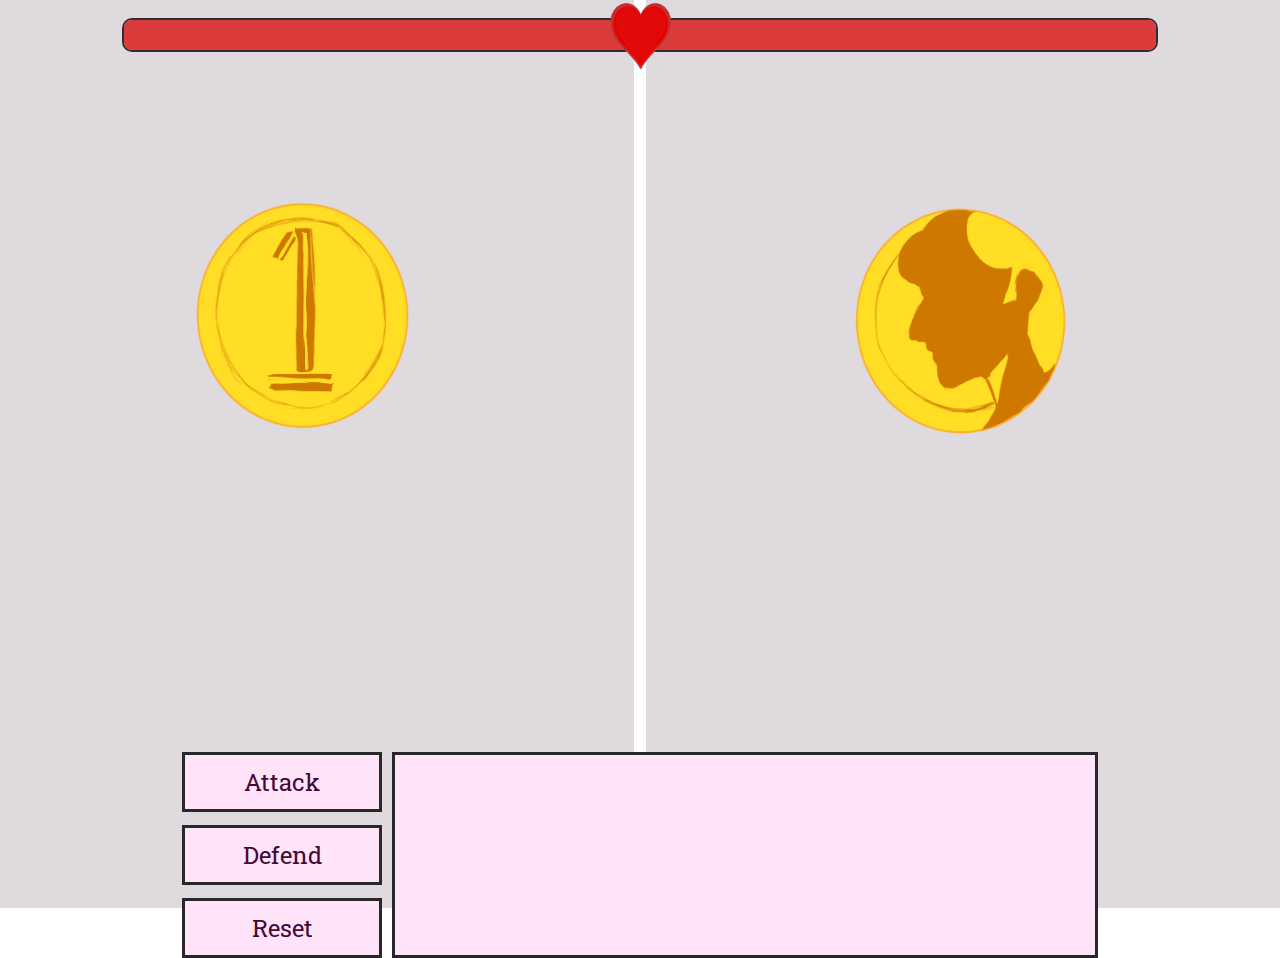
==== game.html @ 653cd40e "Add files via upload" ====
<!DOCTYPE html>
<html lang="en">
<head>
    <meta charset="UTF-8">
    <meta name="viewport" content="width=device-width, initial-scale=1.0">
    <title>Document</title>
    <link rel="stylesheet" href="styles.css">
    <script src="java.js"></script>
</head>
<body>
    <group2>
        <button2 id="left" onclick="animation1 (), heads ()">
            <img src="images/heads.png" alt="">
        </button2>
        <button3 id="right" onclick="animation1 (), tails ()">
            <img src="images/tails.png" alt="">
        </button3>
    </group2>
    <group3>
        <showcoin id="finalCoin"></showcoin>
    </group3>
    <group6>
        <mcBar>
            <div id="goodHearts"></div>
        </mcBar>
        <heart>
            <img src="images/heart.png" alt="">
        </heart>
        <enemyBar>
            <div id="badHearts"></div>
        </enemyBar>
    </group6>
    <group5 id="gui1">
        <group4>
            <button onclick="playerAttack ()">
                Attack
            </button>
            <button onclick="playerDefend ()">
                Defend
            </button>
            <button>
                Reset
            </button>
        </group4>
        <log id="output">
        </log>
    </group5>
</body>
</html>
---- styles.css ----
@import url('https://fonts.googleapis.com/css?family=Roboto+Slab&family=Open+Sans');

body
{   
    overflow-x: hidden;
    overflow-y: hidden;
}

group1
{
    display: flex;
    justify-content: space-around;
}

group2
{
    display: flex;
}

group3
{
    display: flex;
}

group4
{
    display: flex;
    flex-direction: column;
    justify-content: space-between;
}

group5
{
    display: flex;
    justify-content: center;
    margin-top: 400px;
    position: absolute;
    left: 12.5%;
    right: 12.5%;
    transform: translateY(300px);
}

group6
{
    display: flex;
    justify-content: center;
    align-items: center;
}

mc
{
    margin-top: 50px;
    height: 500px;
    width: 200px;
    background-image: url(images/mc_idle.png);
    background-size: cover;
    animation: mc_bounce 3s infinite;
    animation-delay: 3s
}

@keyframes mc_bounce
{
    0% {transform: translateY(-12px);}
    51% {transform: translateY(12px);}
    100% {transform: translateY(-12px);}
}

section
{
    margin-top: -50px;
    width: 28%;
    height: 800px;
    background-image: linear-gradient(to bottom, rgb(230, 93, 203), rgb(221, 88, 194), rgb(186, 66, 162), rgb(180, 63, 157), rgb(164, 55, 142));
    display: flex;
    flex-direction: column;
    justify-content: center;
    align-items: center;
    transform: rotate(-5deg);
}

enemy
{
    margin-top: 100px;
    height: 500px;
    width: 200px;
    background-image: url(images/enemy_idle.png );
    background-size: cover;
    animation: enemy_bounce 3s infinite;
    animation-delay: 2s
}

@keyframes enemy_bounce
{
    0% {transform: translateY(-10px);}
    49% {transform: translateY(10px);}
    100% {transform: translateY(-10px);}
}

button1
{
    margin: 2px 0px 0px 0px;
    height: 25px;
    width: 100%;
    background-color: rgb(164, 55, 142);
    display: flex;
    align-items: center;
    font-family: 'Roboto Slab';
    color: rgb(65, 10, 54);
    text-indent: 20px;
}

a
{
    position: absolute;
    opacity: 0;
}

button2
{
    right: 0;
    margin-top: -100px;
    height: 1000px;
    width: 49.5%;
    background-color: rgba(91, 69, 86, .2);
    position: absolute;
    display: flex;
    justify-content: center;
    align-items: center;
}

button3
{
    left: 0;
    margin-top: -100px;
    height: 1000px;
    width: 49.5%;
    background-color: rgba(91, 69, 86, .2);
    position: absolute;
    display: flex;
    justify-content: center;
    align-items: center;
}

img
{
    margin-bottom: 150px;
    height: 300px;
    width: 300px;
    opacity: 1;
    z-index: 1;
}

showcoin
{
    margin-top: -175px;
    height: 1000px;
    width: 100%;
    background-color: rgb(91, 69, 86);
    opacity: 0.2;
    position: absolute;
    transform: scale(0);
}

button
{
    margin-right: 10px;
    height: 60px;
    width: 200px;
    background-color: rgb(255, 227, 249);
    display: flex;
    justify-content: center;
    align-items: center;
    font-family: 'Roboto Slab';
    font-size: x-large;
    color: rgb(65, 10, 54);
    border: 3px solid rgb(41, 39, 39);
}

log
{
    height: 200px;
    width: 700px;
    background-color: rgb(255, 227, 249);
    border: 3px solid rgb(41, 39, 39);
    font-family: 'Roboto Slab';
    color: rgb(65, 10, 54);
    border: 3px solid rgb(41, 39, 39);
    overflow-y: auto;
}

heart img
{
    height: 150px;
    width: 225px;
    z-index: 1;
    position: absolute;
    left: 41.63%;
    right: 41.63%;
    top: -35px;
}

mcBar
{
    margin-top: 10px;
    margin-right: 14px;
    height: 30px;
    width: 500px;
    border: 2px solid rgb(41, 39, 39);
    border-bottom-left-radius: 10px;
    border-top-left-radius: 10px;
}

#goodHearts
{
    height: 30px;
    width: 500px;
    background-color: rgb(219, 59, 59);
    border-bottom-left-radius: 7.5px;
    border-top-left-radius: 7.5px;
    float: right;
    position: absolute;
}

enemyBar
{
    margin-top: 10px;
    margin-left: 14px;
    height: 30px;
    width: 500px;
    border: 2px solid rgb(41, 39, 39);
    border-bottom-right-radius: 10px;
    border-top-right-radius: 10px;
}

#badHearts
{
    height: 30px;
    width: 500px;
    background-color: rgb(219, 59, 59);
    border-bottom-right-radius: 7.5px;
    border-top-right-radius: 7.5px;
    float:left;
    position: absolute;
}
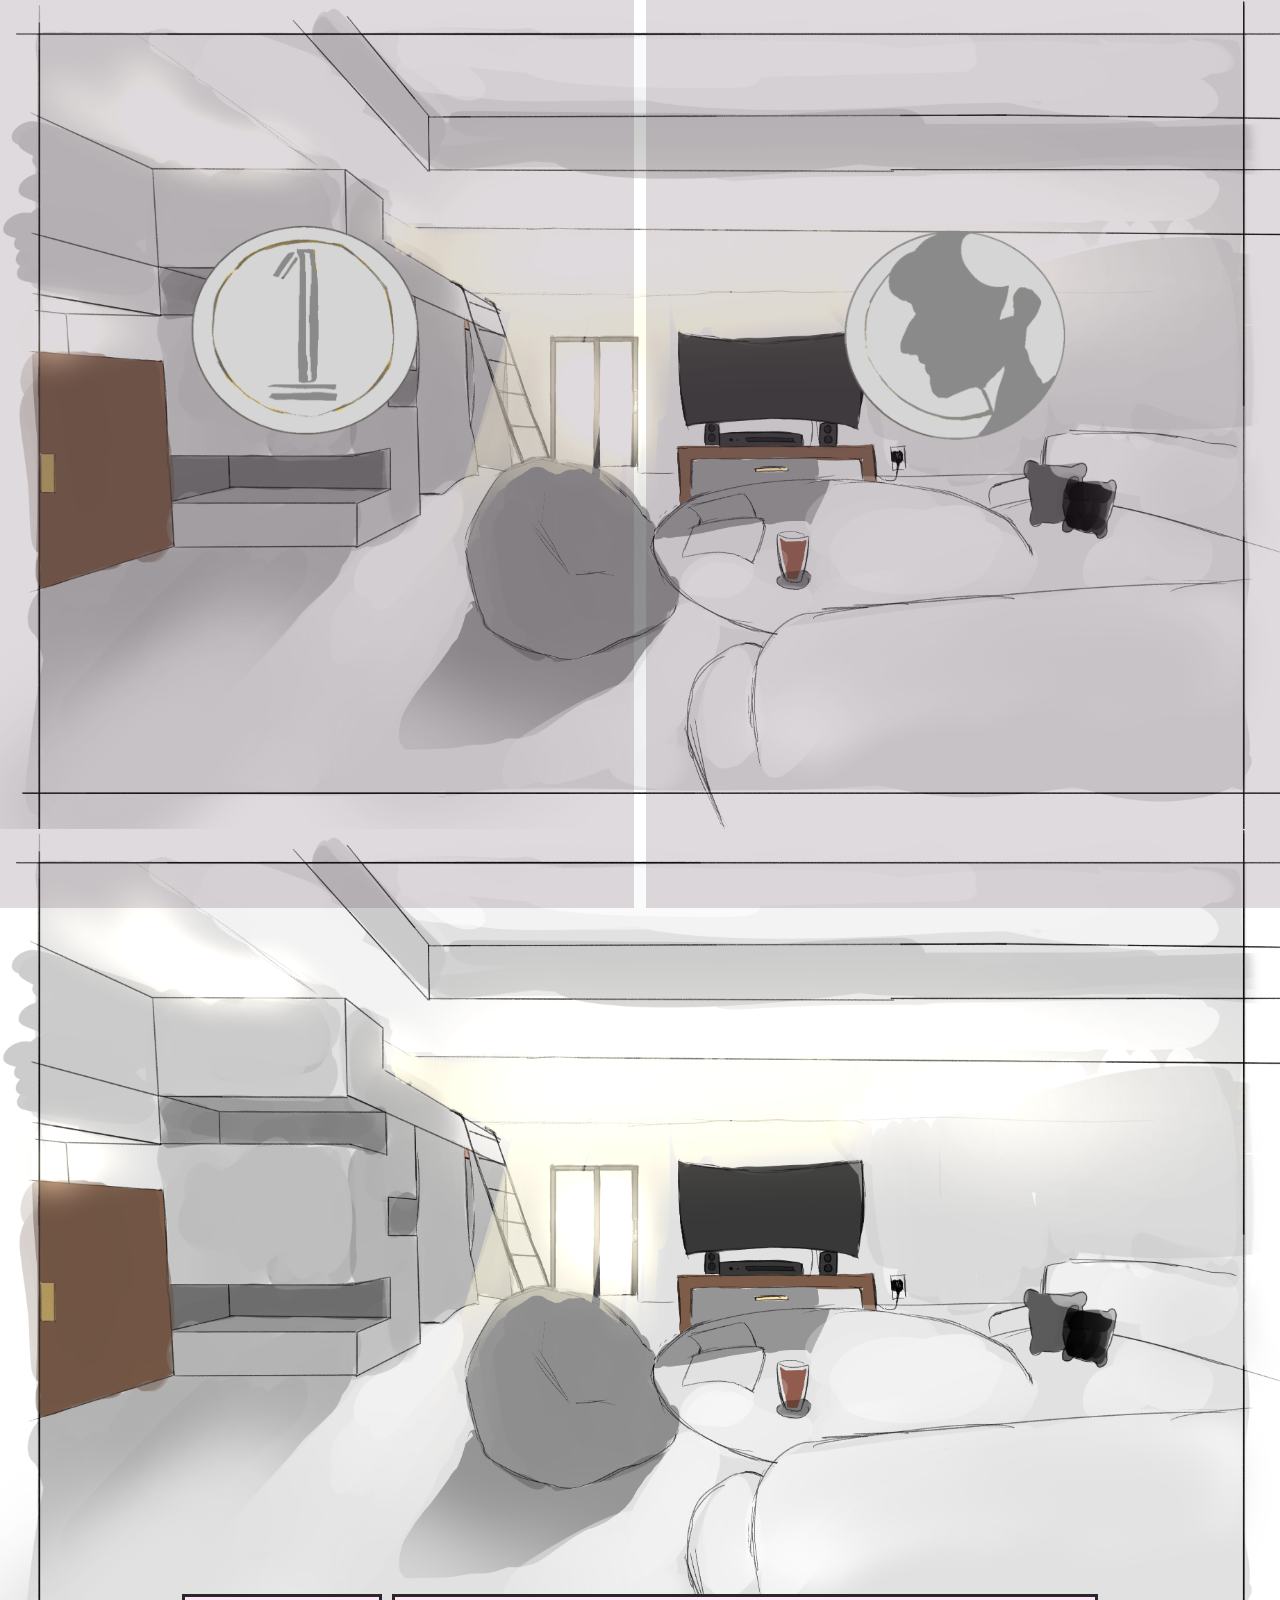
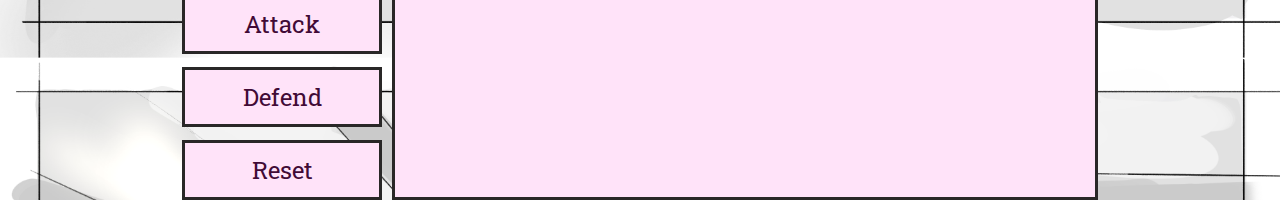
==== commit 371a608e: "Add files via upload" ====
--- a/game.html
+++ b/game.html
@@ -10,40 +10,50 @@
 <body>
     <group2>
         <button2 id="left" onclick="animation1 (), heads ()">
-            <img src="images/heads.png" alt="">
+            <img src="images/heads.png" alt="" id="button">
         </button2>
         <button3 id="right" onclick="animation1 (), tails ()">
-            <img src="images/tails.png" alt="">
+            <img src="images/tails.png" alt="" id="button">
         </button3>
     </group2>
     <group3>
-        <showcoin id="finalCoin"></showcoin>
+        <showcoin id="finalCoin">
+            <img src="" alt="" id="image">
+            <p id="coin"></p>
+        </showcoin>
     </group3>
-    <group6>
+    <group5>
+        <div id="mc">
+            <img src="images/mc_idle.png" alt="" id="mchurt">
+        </div>
+        <div id="enemy">
+            <img src="images/enemy_idle.png" alt="" id="enemyhurt">
+        </div>
+    </group5>
+    <div id="gui2">
         <mcBar>
             <div id="goodHearts"></div>
         </mcBar>
         <heart>
-            <img src="images/heart.png" alt="">
+            <img src="images/heart.png" alt="" id="heart">
         </heart>
         <enemyBar>
             <div id="badHearts"></div>
         </enemyBar>
-    </group6>
-    <group5 id="gui1">
+    </div>
+    <div id="gui1">
         <group4>
-            <button onclick="playerAttack ()">
+            <button onclick="playerAttack ()" id="attack">
                 Attack
             </button>
-            <button onclick="playerDefend ()">
+            <button onclick="playerDefend ()" id="defend">
                 Defend
             </button>
-            <button>
+            <button onclick="resetBtn ()">
                 Reset
             </button>
         </group4>
-        <log id="output">
-        </log>
-    </group5>
+        <log id="output"></log>
+    </div>
 </body>
 </html>--- a/styles.css
+++ b/styles.css
@@ -1,11 +1,22 @@
-@import url('https://fonts.googleapis.com/css?family=Roboto+Slab&family=Open+Sans');
+@import url('https://fonts.googleapis.com/css?family=Roboto+Slab');
 
 body
 {   
+    background-image: url(images/background.png);
+    background-size: cover;
     overflow-x: hidden;
     overflow-y: hidden;
 }
 
+p
+{
+    margin-top: 200px;
+    font-family: 'Roboto Slab';
+    font-weight: bold;
+    font-size: xx-large;
+    color: rgb(65, 10, 54);
+}
+
 group1
 {
     display: flex;
@@ -29,46 +40,52 @@
     justify-content: space-between;
 }
 
-group5
-{
-    display: flex;
-    justify-content: center;
-    margin-top: 400px;
+#gui1
+{
+    display: flex;
+    justify-content: center;
     position: absolute;
     left: 12.5%;
     right: 12.5%;
-    transform: translateY(300px);
-}
-
-group6
-{
-    display: flex;
-    justify-content: center;
-    align-items: center;
+    bottom: -100%
+}
+
+#gui2
+{
+    display: flex;
+    justify-content: center;
+    align-items: center;
+    position: absolute;
+    left: -1%;
+    right: -1%;
+    top: -100%
+}
+
+#image
+{
+    height: 350px;
+    width: 350px;
+    margin-bottom: -200px;
+    margin-top: -10px;
+    margin-right: -5px;
 }
 
 mc
 {
-    margin-top: 50px;
+    margin-top: 25%;
+    margin-left: -10%;
     height: 500px;
     width: 200px;
     background-image: url(images/mc_idle.png);
     background-size: cover;
-    animation: mc_bounce 3s infinite;
-    animation-delay: 3s
-}
-
-@keyframes mc_bounce
-{
-    0% {transform: translateY(-12px);}
-    51% {transform: translateY(12px);}
-    100% {transform: translateY(-12px);}
+    transform: rotateY(180deg) rotate(10deg) scale(3);
 }
 
 section
 {
     margin-top: -50px;
-    width: 28%;
+    margin-left: -15%;
+    width: 35%;
     height: 800px;
     background-image: linear-gradient(to bottom, rgb(230, 93, 203), rgb(221, 88, 194), rgb(186, 66, 162), rgb(180, 63, 157), rgb(164, 55, 142));
     display: flex;
@@ -76,24 +93,17 @@
     justify-content: center;
     align-items: center;
     transform: rotate(-5deg);
+    z-index: 1;
 }
 
 enemy
 {
-    margin-top: 100px;
+    margin-top: -20%;
     height: 500px;
     width: 200px;
     background-image: url(images/enemy_idle.png );
     background-size: cover;
-    animation: enemy_bounce 3s infinite;
-    animation-delay: 2s
-}
-
-@keyframes enemy_bounce
-{
-    0% {transform: translateY(-10px);}
-    49% {transform: translateY(10px);}
-    100% {transform: translateY(-10px);}
+    transform: rotate(190deg) scale(3);
 }
 
 button1
@@ -105,8 +115,9 @@
     display: flex;
     align-items: center;
     font-family: 'Roboto Slab';
-    color: rgb(65, 10, 54);
-    text-indent: 20px;
+    font-weight: bold;
+    color: rgb(65, 10, 54);
+    text-indent: 100px;
 }
 
 a
@@ -121,7 +132,7 @@
     margin-top: -100px;
     height: 1000px;
     width: 49.5%;
-    background-color: rgba(91, 69, 86, .2);
+    background-color: rgba(91, 69, 86, 0.2);
     position: absolute;
     display: flex;
     justify-content: center;
@@ -134,19 +145,18 @@
     margin-top: -100px;
     height: 1000px;
     width: 49.5%;
-    background-color: rgba(91, 69, 86, .2);
-    position: absolute;
-    display: flex;
-    justify-content: center;
-    align-items: center;
-}
-
-img
+    background-color: rgba(91, 69, 86, 0.2);
+    position: absolute;
+    display: flex;
+    justify-content: center;
+    align-items: center;
+}
+
+#button
 {
     margin-bottom: 150px;
     height: 300px;
     width: 300px;
-    opacity: 1;
     z-index: 1;
 }
 
@@ -155,10 +165,13 @@
     margin-top: -175px;
     height: 1000px;
     width: 100%;
-    background-color: rgb(91, 69, 86);
-    opacity: 0.2;
+    background-color: rgba(91, 69, 86, 0.2);
     position: absolute;
     transform: scale(0);
+    display: flex;
+    flex-direction: column;
+    justify-content: center;
+    align-items: center;
 }
 
 button
@@ -217,7 +230,7 @@
     background-color: rgb(219, 59, 59);
     border-bottom-left-radius: 7.5px;
     border-top-left-radius: 7.5px;
-    float: right;
+    right: 51.225%;
     position: absolute;
 }
 
@@ -239,6 +252,32 @@
     background-color: rgb(219, 59, 59);
     border-bottom-right-radius: 7.5px;
     border-top-right-radius: 7.5px;
-    float:left;
-    position: absolute;
+    float: left;
+    position: absolute;
+}
+
+#mc
+{
+    position: absolute;
+    left: -100%;
+    top: 8%;
+}
+
+#mc img
+{
+    height: 525px;
+    width: 160px;
+}
+
+#enemy
+{
+    position: absolute;
+    right: -100%;
+    top: 12%;
+}
+
+#enemy img
+{
+    height: 450px;
+    width: 185px;
 }